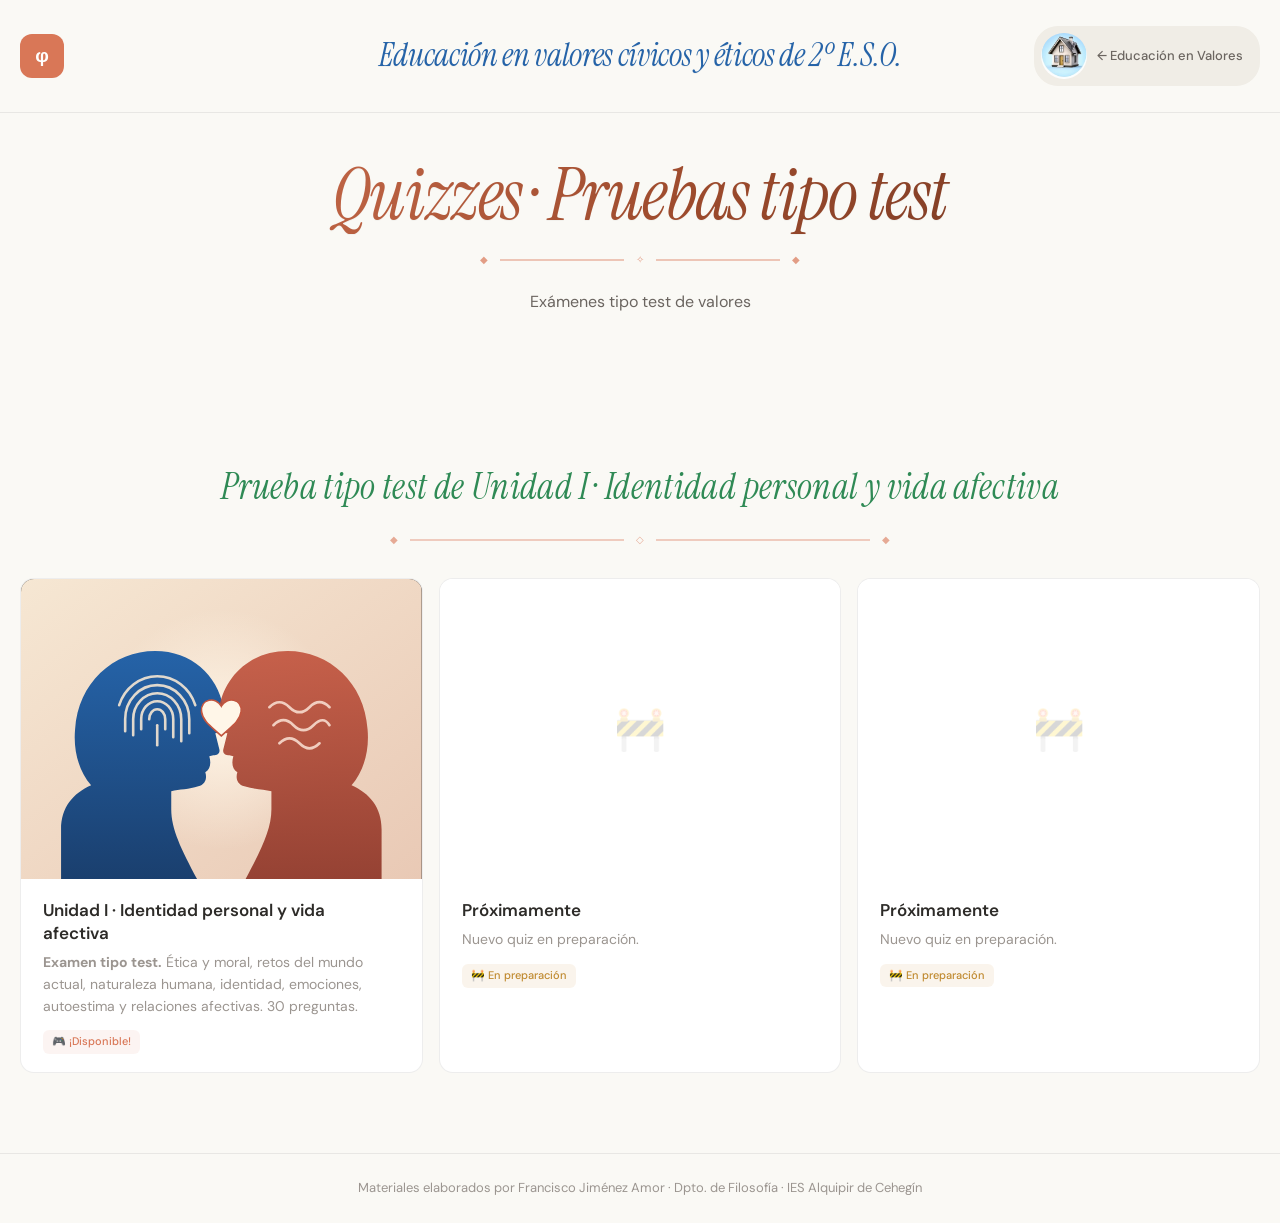
==== quizzes/index.html @ 1d3888d0 "Añade página de Quizzes de Valores" ====
<!DOCTYPE html>
<html lang="es">
<head>
    <meta charset="UTF-8">
    <meta name="viewport" content="width=device-width, initial-scale=1.0">
    <title>Quizzes · Pruebas tipo test — Educación en Valores Cívicos y Éticos</title>
    <link rel="preconnect" href="https://fonts.googleapis.com">
    <link href="https://fonts.googleapis.com/css2?family=DM+Sans:ital,wght@0,300;0,400;0,500;0,600;0,700;1,400&family=Fredoka:wght@500;600;700&family=Instrument+Serif:ital@0;1&display=swap" rel="stylesheet">
    <style>
        :root {
            --bg-primary: #FAF9F5;
            --bg-secondary: #F0EDE6;
            --bg-card: #FFFFFF;
            --text-primary: #2D2B28;
            --text-secondary: #6B6560;
            --text-tertiary: #9B9590;
            --accent: #D97757;
            --accent-light: rgba(217, 119, 87, 0.08);
            --border: rgba(0, 0, 0, 0.07);
            --border-hover: rgba(0, 0, 0, 0.15);
            --shadow-md: 0 3px 12px rgba(0,0,0,0.07), 0 1px 3px rgba(0,0,0,0.04);
            --radius: 14px;
            --radius-sm: 8px;
        }
        * { margin: 0; padding: 0; box-sizing: border-box; }
        body {
            font-family: 'DM Sans', -apple-system, BlinkMacSystemFont, sans-serif;
            background-color: var(--bg-primary);
            color: var(--text-primary);
            line-height: 1.6; min-height: 100vh; font-size: 16px;
        }

        /* HEADER */
        .header {
            background: var(--bg-primary); border-bottom: 1px solid var(--border);
            position: sticky; top: 0; z-index: 100;
            backdrop-filter: blur(12px); -webkit-backdrop-filter: blur(12px);
        }
        .header-inner {
            position: relative;
            max-width: 1280px; margin: 0 auto; padding: 26px 20px;
            display: flex; align-items: center; justify-content: space-between; gap: 16px;
        }
        .logo-area { display: flex; align-items: center; gap: 14px; z-index: 1; }
        .logo-icon {
            width: 44px; height: 44px; background: var(--accent);
            border-radius: 12px; display: flex; align-items: center;
            justify-content: center; color: white; font-weight: 700; font-size: 19px; flex-shrink: 0;
        }
        .logo-text {
            position: absolute; left: 50%; top: 50%; transform: translate(-50%, -50%);
            font-family: 'Instrument Serif', Georgia, serif; font-style: italic;
            font-size: clamp(20px, 2.6vw, 32px); color: #2563A8; letter-spacing: -0.01em;
            white-space: nowrap; text-shadow: 0 1px 0 rgba(0,0,0,0.04);
        }
        .back-btn {
            display: inline-flex; align-items: center; gap: 10px;
            font-size: 13px; font-weight: 500; color: var(--text-secondary);
            background: var(--bg-secondary); padding: 6px 16px 6px 6px; border-radius: 24px;
            text-decoration: none; transition: all 0.2s ease; border: 1px solid transparent;
        }
        .back-btn:hover { color: var(--accent); border-color: var(--border-hover); }
        .back-btn-icon { width: 46px; height: 46px; border-radius: 50%; object-fit: cover; flex-shrink: 0; }

        /* MAIN */
        .main { max-width: 1280px; margin: 0 auto; padding: 42px 20px 80px; }
        .intro { margin: 0 auto 40px; max-width: 1200px; text-align: center; }
        .intro h1 {
            font-family: 'Instrument Serif', Georgia, serif;
            font-style: italic;
            font-size: clamp(36px, 6vw, 72px); font-weight: 400; letter-spacing: -0.02em; white-space: nowrap;
            line-height: 1.1; margin-bottom: 18px;
            background: linear-gradient(120deg, var(--accent) 0%, #9c4a2c 55%, #6b3420 100%);
            -webkit-background-clip: text; background-clip: text; -webkit-text-fill-color: transparent;
            filter: drop-shadow(0 1px 0 rgba(0,0,0,0.03));
        }
        .intro .title-rule { display: flex; align-items: center; gap: 12px; max-width: 320px; margin: 0 auto 20px; }
        .intro .title-rule .tr-line { flex: 1; height: 1.5px; background: var(--accent); opacity: 0.4; }
        .intro .title-rule .tr-gem { font-size: 10px; color: var(--accent); opacity: 0.7; }
        .intro p { color: var(--text-secondary); font-size: 16px; line-height: 1.75; }

        /* FEATURED CARD — Autores PAU (foto completa, sin recortar, banner más grande) */
        .featured-card {
            position: relative; display: flex; align-items: stretch; height: 300px; overflow: hidden;
            border-radius: var(--radius); text-decoration: none; color: #fff;
            margin-bottom: 56px; box-shadow: var(--shadow-md);
            background: linear-gradient(135deg, var(--accent) 0%, #b85a3a 100%);
            transition: transform 0.25s ease, box-shadow 0.25s ease;
        }
        .featured-card:hover { transform: translateY(-3px); box-shadow: 0 12px 32px rgba(0,0,0,0.22); }
        .featured-photo-wrap {
            position: relative; width: 44%; min-width: 320px; flex-shrink: 0;
            background: linear-gradient(160deg, #b8946c 0%, #83644a 100%);
            display: flex; align-items: center; justify-content: center; overflow: hidden;
        }
        .featured-photo {
            width: 100%; height: 100%;
            object-fit: contain; object-position: center;
            transition: transform 0.45s ease;
        }
        .featured-card:hover .featured-photo { transform: scale(1.03); }
        .featured-mute-btn {
            position: absolute; bottom: 14px; right: 14px; z-index: 3;
            width: 38px; height: 38px; border-radius: 50%; border: none;
            background: rgba(0,0,0,0.5); backdrop-filter: blur(3px); -webkit-backdrop-filter: blur(3px);
            color: #fff; display: flex; align-items: center; justify-content: center;
            font-size: 16px; cursor: pointer; transition: background 0.2s ease, transform 0.2s ease;
        }
        .featured-mute-btn:hover { background: rgba(0,0,0,0.7); transform: scale(1.08); }
        .featured-mute-btn--labeled { width: auto; padding: 0 16px 0 14px; border-radius: 20px; gap: 7px; }
        .featured-mute-btn--labeled .vmb-icon { font-size: 16px; line-height: 1; }
        .featured-mute-btn--labeled .vmb-label { font-size: 13px; font-weight: 600; white-space: nowrap; }
        .featured-fullscreen-btn {
            position: absolute; bottom: 14px; left: 14px; z-index: 3;
            width: 38px; height: 38px; border-radius: 50%; border: none;
            background: rgba(0,0,0,0.5); backdrop-filter: blur(3px); -webkit-backdrop-filter: blur(3px);
            color: #fff; display: flex; align-items: center; justify-content: center;
            font-size: 17px; cursor: pointer; transition: background 0.2s ease, transform 0.2s ease;
        }
        .featured-fullscreen-btn:hover { background: rgba(0,0,0,0.7); transform: scale(1.08); }
        .featured-content { position: relative; flex: 1; overflow: hidden; background: #14100d; }
        .featured-content-video { position: absolute; inset: 0; width: 100%; height: 100%; object-fit: contain; object-position: center; z-index: 0; }
        .featured-arrow {
            position: absolute; top: 22px; right: 24px; width: 40px; height: 40px; border-radius: 50%;
            background: rgba(255,255,255,0.18); backdrop-filter: blur(4px);
            display: flex; align-items: center; justify-content: center; font-size: 19px; z-index: 2;
        }

        /* SEPARADOR DE APARTADOS — franja a todo el ancho de pantalla, para marcar un bloque nuevo, distinto de las Épocas */
        .section-divider-img {
            width: 100vw;
            margin: 56px calc(-50vw + 50%) 40px;
            height: 46px;
            background-image: url('https://pacofilo.github.io/Historia-de-la-filosofia-indice/images/section-divider-strip.jpg');
            background-size: 100% 100%;
            background-repeat: no-repeat;
            background-position: center;
            display: block;
        }
        @media (max-width: 640px) { .section-divider-img { height: 30px; margin: 40px calc(-50vw + 50%) 28px; } }

        /* FEATURED CARD — Disertaciones (mitad izquierda: título, no vídeo) */
        .featured-card--disertaciones { background: linear-gradient(135deg, #E7EFF9 0%, #CFE0F2 100%); }
        .featured-photo-wrap--text {
            background: linear-gradient(160deg, #F4F8FC 0%, #E2ECF7 100%);
            flex-direction: column; align-items: center; justify-content: center;
            text-align: center; padding: 24px 20px; gap: 14px;
        }
        .featured-title-text {
            font-family: 'Fredoka', 'DM Sans', sans-serif; font-weight: 700; font-style: normal;
            font-size: clamp(34px, 4.2vw, 52px); letter-spacing: -0.01em; line-height: 1;
            color: #2563A8;
        }
        .featured-subtitle-text {
            font-family: 'Fredoka', 'DM Sans', sans-serif; font-weight: 600;
            font-size: clamp(18px, 2vw, 24px); line-height: 1.1; color: #2563A8; opacity: 0.85; margin-top: -6px;
        }
        .featured-cta {
            font-family: 'DM Sans', sans-serif; font-size: 14px; font-weight: 600;
            color: #2563A8; background: rgba(37, 99, 168, 0.1);
            padding: 8px 18px; border-radius: 20px; display: inline-flex; align-items: center; gap: 6px;
        }

        /* SECTION HEADER (época) */
        .section-header { text-align: center; margin-bottom: 30px; }
        .sh-icon { font-size: 28px; margin-bottom: 6px; display: block; }
        .section-title {
            font-family: 'Instrument Serif', Georgia, serif; font-style: italic;
            font-size: clamp(22px, 3.4vw, 36px); font-weight: 400; letter-spacing: 0.01em;
            color: #2F8A55; margin-bottom: 16px; display: block; white-space: nowrap;
        }
        .sh-rule-row { display: flex; align-items: center; gap: 12px; max-width: 500px; margin: 0 auto; }
        .sh-rule { flex: 1; height: 1.5px; background: var(--accent); opacity: 0.35; }
        .sh-gem { font-size: 10px; color: var(--accent); opacity: 0.6; flex-shrink: 0; }

        /* GRID — 3 por línea */
        .cards-grid { display: grid; grid-template-columns: repeat(3, 1fr); gap: 16px; }

        /* CARD */
        .card {
            background: var(--bg-card); border: 1px solid var(--border);
            border-radius: var(--radius); text-decoration: none; color: inherit;
            transition: all 0.22s ease; display: flex; flex-direction: column;
            overflow: hidden; position: relative;
        }
        .card:hover { border-color: var(--border-hover); box-shadow: var(--shadow-md); transform: translateY(-2px); }
        .card:hover .card-title { color: var(--accent); }

        /* Image — foto significativa incrustada por época, con fondo difuminado tipo Apple */
        .card-img {
            width: 100%; aspect-ratio: 4 / 3; overflow: hidden; flex-shrink: 0;
            background: #fff; display: flex; align-items: center; justify-content: center;
            position: relative;
        }
        .card-img .img-bg {
            position: absolute; inset: 0; width: 100%; height: 100%;
            object-fit: cover; object-position: center;
            filter: blur(22px) brightness(1.15) saturate(0.6);
            transform: scale(1.2); opacity: 0; transition: opacity 0.4s ease; z-index: 0;
        }
        .card-img::after {
            content: ''; position: absolute; inset: 0;
            background: rgba(255,255,255,0.50); pointer-events: none; z-index: 1;
        }
        .card-img .img-fg {
            position: relative; z-index: 2; max-width: 100%; max-height: 100%;
            width: auto; height: auto; object-fit: contain; display: block; opacity: 0;
            padding: 8px; transition: opacity 0.35s ease, transform 0.35s ease;
        }
        .card-img .img-bg.loaded { opacity: 1; }
        .card-img .img-fg.loaded { opacity: 1; }
        .card:hover .card-img .img-fg { transform: scale(1.04); }
        .card-img-placeholder { font-size: 42px; opacity: 0.18; position: absolute; z-index: 0; transition: opacity 0.3s ease; }
        .card-img:has(.img-fg.loaded) .card-img-placeholder { opacity: 0; }

        /* Vídeo incrustado (p. ej. Filosofía Antigua) — nítido, sin el velo/blur tipo Apple, entero sin recortar */
        .card-img:has(.card-video)::after { display: none; }
        .card-img:has(.card-video) { background: var(--text-primary); }
        .card-video {
            position: absolute; inset: 0; width: 100%; height: 100%;
            object-fit: contain; object-position: center; z-index: 1;
            transition: transform 0.45s ease;
        }
        .card:hover .card-video { transform: scale(1.04); }
        .video-mute-btn {
            position: absolute; bottom: 12px; right: 12px; z-index: 3;
            width: 34px; height: 34px; border-radius: 50%; border: none;
            background: rgba(0,0,0,0.5); backdrop-filter: blur(3px); -webkit-backdrop-filter: blur(3px);
            color: #fff; display: flex; align-items: center; justify-content: center;
            font-size: 15px; cursor: pointer; transition: background 0.2s ease, transform 0.2s ease;
        }
        .video-mute-btn:hover { background: rgba(0,0,0,0.7); transform: scale(1.08); }

        /* Body */
        .card-body { padding: 20px 22px 18px; display: flex; flex-direction: column; gap: 7px; flex: 1; }
        .card-title { font-size: 17px; font-weight: 600; color: var(--text-primary); transition: color 0.2s ease; line-height: 1.35; padding-right: 20px; }
        .card-desc { font-size: 14px; color: var(--text-tertiary); line-height: 1.55; }
        .card-tag {
            display: inline-flex; align-items: center; gap: 4px; font-size: 11px; font-weight: 500;
            color: var(--accent); background: var(--accent-light); padding: 3px 9px;
            border-radius: 6px; width: fit-content; margin-top: 6px;
        }
        .card-arrow {
            position: absolute; bottom: 18px; right: 20px; color: var(--text-tertiary);
            opacity: 0; transform: translateX(-4px); transition: all 0.2s ease; font-size: 15px;
        }
        .card:hover .card-arrow { opacity: 1; transform: translateX(0); }

        .badge-wip { color: #c08a30; background: rgba(192,138,48,0.09); }

        /* FOOTER */
        .footer { max-width: 1280px; margin: 0 auto; padding: 24px 20px; border-top: 1px solid var(--border); text-align: center; }
        .footer p { font-size: 13px; color: var(--text-tertiary); }

        /* RESPONSIVE */
        @media (max-width: 980px) { .cards-grid { grid-template-columns: repeat(2, 1fr); } }
        @media (max-width: 760px) {
            .featured-card { flex-direction: column; min-height: 0; }
            .featured-photo-wrap { width: 100%; min-width: 0; height: 200px; }
            .featured-arrow { top: 16px; right: 16px; }
        }
        @media (max-width: 640px) {
            .cards-grid { grid-template-columns: 1fr; }
            .intro h1 { font-size: 22px; }
            .section-title { font-size: 14px; }
            .main { padding: 28px 14px 60px; }
        }
        @media (max-width: 900px) {
            .header-inner { flex-direction: column; gap: 10px; padding: 18px 20px; }
            .logo-text { position: static; transform: none; font-size: 18px; order: 3; }
            .back-btn { order: 2; }
        }
        .intro h1 { white-space: normal; }
        html, body { overflow-x: clip; }
        .section-title { white-space: normal; }
        .card-img .img-fg { padding: 0; }
        .card-blank { cursor: default; }
        .card-blank:hover { transform: none; box-shadow: none; border-color: var(--border); }
        .card-blank:hover .card-title { color: var(--text-primary); }
    </style>
</head>
<body>

<header class="header">
    <div class="header-inner">
        <div class="logo-area">
            <div class="logo-icon">φ</div>
            <span class="logo-text">Educación en valores cívicos y éticos de 2º E.S.O.</span>
        </div>
        <a class="back-btn" href="https://pacofilo.github.io/Valores-Civicos-Eticos/"><img class="back-btn-icon" src="[data-uri]" alt="Casa">← Educación en Valores</a>
    </div>
</header>

<main class="main">
    <div class="intro">
        <h1>Quizzes · Pruebas tipo test</h1>
        <div class="title-rule"><span class="tr-gem">◆</span><span class="tr-line"></span><span class="tr-gem">✧</span><span class="tr-line"></span><span class="tr-gem">◆</span></div>
        <p>Exámenes tipo test de valores</p>
    </div>

    <div class="section-divider-img" role="presentation" aria-hidden="true"></div>

    <div class="section-header">
        <span class="section-title">Prueba tipo test de Unidad I · Identidad personal y vida afectiva</span>
        <div class="sh-rule-row">
            <span class="sh-gem">◆</span><span class="sh-rule"></span>
            <span class="sh-gem">◇</span><span class="sh-rule"></span>
            <span class="sh-gem">◆</span>
        </div>
    </div>

    <div class="cards-grid">

        <a class="card" href="unidad-1/" target="_blank">
            <div class="card-img">
                <svg class="card-video" viewBox="0 0 400 300" xmlns="http://www.w3.org/2000/svg" role="img" aria-label="Ilustración: dos perfiles enfrentados con una huella dactilar y un corazón, símbolo de la identidad personal y la vida afectiva" preserveAspectRatio="xMidYMid slice">
<defs>
<linearGradient id="idBg" x1="0" y1="0" x2="1" y2="1"><stop offset="0" stop-color="#F6E7D3"/><stop offset="1" stop-color="#E9C9B5"/></linearGradient>
<linearGradient id="idHeadA" x1="0" y1="0" x2="0" y2="1"><stop offset="0" stop-color="#2563A8"/><stop offset="1" stop-color="#1A3F6E"/></linearGradient>
<linearGradient id="idHeadB" x1="0" y1="0" x2="0" y2="1"><stop offset="0" stop-color="#C2553F"/><stop offset="1" stop-color="#8E3628"/></linearGradient>
<radialGradient id="idGlow" cx="0.5" cy="0.5" r="0.5"><stop offset="0" stop-color="#FFF6E8" stop-opacity="0.95"/><stop offset="1" stop-color="#FFF6E8" stop-opacity="0"/></radialGradient>
</defs>
<rect width="400" height="300" fill="url(#idBg)"/>
<circle cx="200" cy="150" r="120" fill="url(#idGlow)"/>
<!-- Perfil izquierdo (yo) -->
<path d="M40 300 L40 250 C40 228 52 214 70 206 C58 192 52 172 54 150 C57 104 92 72 134 72 C170 72 196 96 202 128 L206 146 C207 150 205 152 201 153 L194 154 L198 170 C199 174 196 176 192 176 L188 177 C190 184 189 190 184 193 C186 199 184 205 177 207 C168 210 158 210 150 212 L150 230 C150 250 160 270 176 300 Z" fill="url(#idHeadA)"/>
<!-- Huella dactilar dentro de la cabeza: identidad -->
<g fill="none" stroke="#F6E7D3" stroke-width="2.6" stroke-linecap="round" opacity="0.9">
<path d="M128 140 a8 10 0 0 1 16 0 v10"/>
<path d="M120 150 v-10 a16 18 0 0 1 32 0 v18"/>
<path d="M112 156 v-16 a24 26 0 0 1 48 0 v22"/>
<path d="M104 152 v-12 a32 34 0 0 1 64 0 v14"/>
<path d="M98 126 a40 42 0 0 1 76 0"/>
<path d="M136 146 v20"/>
</g>
<!-- Perfil derecho (el otro) -->
<path d="M360 300 L360 250 C360 228 348 214 330 206 C342 192 348 172 346 150 C343 104 308 72 266 72 C230 72 204 96 198 128 L194 146 C193 150 195 152 199 153 L206 154 L202 170 C201 174 204 176 208 176 L212 177 C210 184 211 190 216 193 C214 199 216 205 223 207 C232 210 242 210 250 212 L250 230 C250 250 240 270 224 300 Z" fill="url(#idHeadB)" opacity="0.92"/>
<!-- Corazón en el espacio entre ambos: vida afectiva -->
<path d="M200 118 C190 100 162 104 164 128 C166 146 186 158 200 172 C214 158 234 146 236 128 C238 104 210 100 200 118 Z" fill="#FFF6E8" stroke="#C2553F" stroke-width="3" transform="translate(200 138) scale(0.55) translate(-200 -138)"/>
<!-- Ondas emocionales en la cabeza derecha -->
<g fill="none" stroke="#FBE3D6" stroke-width="2.6" stroke-linecap="round" opacity="0.85">
<path d="M248 128 q10 -10 20 0 t20 0 t20 0"/>
<path d="M252 146 q10 -10 20 0 t20 0 t16 0"/>
<path d="M258 164 q10 -10 20 0 t20 0"/>
</g>
</svg>
            </div>
            <div class="card-body">
                <span class="card-title">Unidad I · Identidad personal y vida afectiva</span>
                <span class="card-desc"><strong>Examen tipo test.</strong> Ética y moral, retos del mundo actual, naturaleza humana, identidad, emociones, autoestima y relaciones afectivas. 30 preguntas.</span>
                <span class="card-tag">🎮 ¡Disponible!</span>
            </div>
            <span class="card-arrow">→</span>
        </a>

        <div class="card card-blank">
            <div class="card-img"><span class="card-img-placeholder" style="opacity:.35">🚧</span></div>
            <div class="card-body">
                <span class="card-title">Próximamente</span>
                <span class="card-desc">Nuevo quiz en preparación.</span>
                <span class="card-tag badge-wip">🚧 En preparación</span>
            </div>
        </div>

        <div class="card card-blank">
            <div class="card-img"><span class="card-img-placeholder" style="opacity:.35">🚧</span></div>
            <div class="card-body">
                <span class="card-title">Próximamente</span>
                <span class="card-desc">Nuevo quiz en preparación.</span>
                <span class="card-tag badge-wip">🚧 En preparación</span>
            </div>
        </div>

    </div>

</main>

<footer class="footer">
    <p>Materiales elaborados por Francisco Jiménez Amor · Dpto. de Filosofía · IES Alquipir de Cehegín</p>
</footer>

</body>
</html>
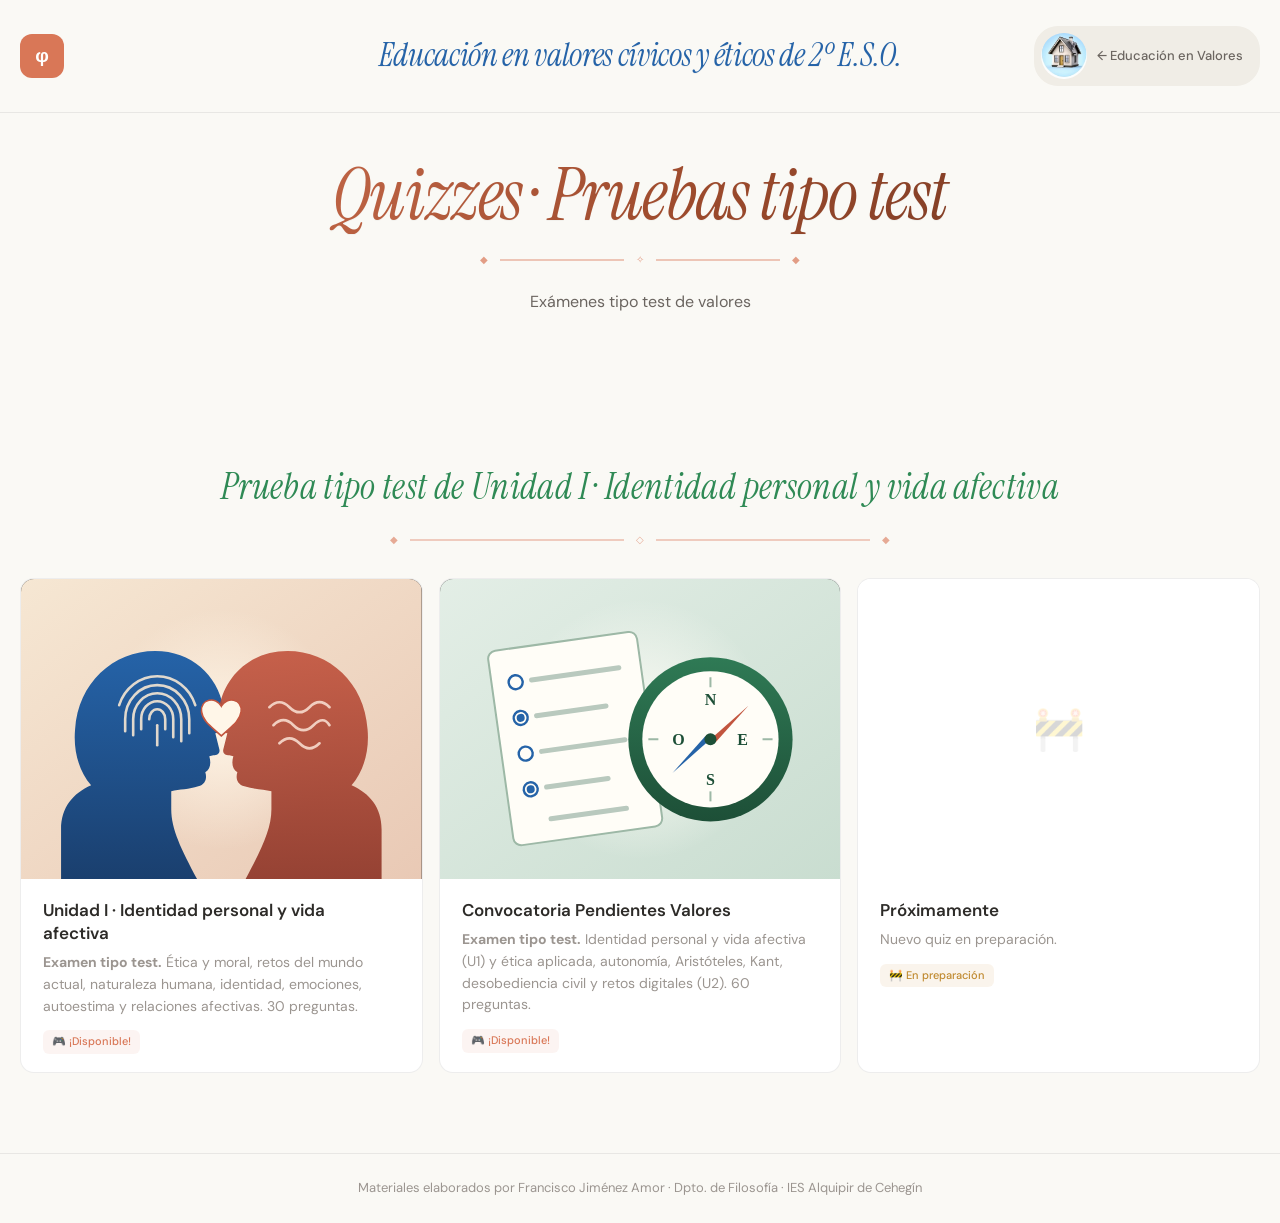
==== commit 93abefbb: "Tarjeta "Convocatoria Pendientes Valores" en la sección II de quizzes Updated quiz card details and " ====
--- a/quizzes/index.html
+++ b/quizzes/index.html
@@ -353,6 +353,48 @@
             <span class="card-arrow">→</span>
         </a>
 
+        <a class="card" href="pendientes-u1-u2/" target="_blank">
+            <div class="card-img">
+                <svg class="card-video" viewBox="0 0 400 300" xmlns="http://www.w3.org/2000/svg" role="img" aria-label="Ilustración: una brújula sobre una hoja de examen tipo test, símbolo de la ética como guía" preserveAspectRatio="xMidYMid slice">
+<defs>
+<linearGradient id="pdBg" x1="0" y1="0" x2="1" y2="1"><stop offset="0" stop-color="#E3EEE6"/><stop offset="1" stop-color="#C9DDD0"/></linearGradient>
+<radialGradient id="pdGlow" cx="0.5" cy="0.5" r="0.5"><stop offset="0" stop-color="#FFFDF7" stop-opacity="0.95"/><stop offset="1" stop-color="#FFFDF7" stop-opacity="0"/></radialGradient>
+<linearGradient id="pdRing" x1="0" y1="0" x2="0" y2="1"><stop offset="0" stop-color="#2F7A55"/><stop offset="1" stop-color="#1D4F37"/></linearGradient>
+</defs>
+<rect width="400" height="300" fill="url(#pdBg)"/>
+<circle cx="200" cy="150" r="130" fill="url(#pdGlow)"/>
+<!-- Hoja de examen -->
+<g transform="rotate(-8 130 160)">
+<rect x="60" y="62" width="150" height="196" rx="8" fill="#FFFDF7" stroke="#9DB8A6" stroke-width="2"/>
+<g fill="none" stroke="#2563A8" stroke-width="2.4">
+<circle cx="84" cy="96" r="7"/><circle cx="84" cy="132" r="7"/><circle cx="84" cy="168" r="7"/><circle cx="84" cy="204" r="7"/>
+</g>
+<circle cx="84" cy="132" r="4" fill="#2563A8"/><circle cx="84" cy="204" r="4" fill="#2563A8"/>
+<g stroke="#B9C9BE" stroke-width="5" stroke-linecap="round">
+<path d="M100 96 h88"/><path d="M100 132 h70"/><path d="M100 168 h84"/><path d="M100 204 h62"/><path d="M100 236 h76"/>
+</g>
+</g>
+<!-- Brújula: la ética como guía -->
+<circle cx="270" cy="160" r="82" fill="url(#pdRing)"/>
+<circle cx="270" cy="160" r="68" fill="#FFFDF7"/>
+<g stroke="#9DB8A6" stroke-width="2"><path d="M270 98 v10"/><path d="M270 212 v10"/><path d="M208 160 h10"/><path d="M322 160 h10"/></g>
+<g font-family="Georgia, serif" font-size="16" font-weight="700" fill="#1D4F37" text-anchor="middle">
+<text x="270" y="126">N</text><text x="270" y="206">S</text><text x="238" y="166">O</text><text x="302" y="166">E</text>
+</g>
+<path d="M270 160 L286 112 L276 160 Z" fill="#C2553F" transform="rotate(30 270 160)"/>
+<path d="M270 160 L254 208 L264 160 Z" fill="#2563A8" transform="rotate(30 270 160)"/>
+<path d="M270 160 L286 112 L264 160 L254 208 Z" fill="none" transform="rotate(30 270 160)"/>
+<circle cx="270" cy="160" r="6" fill="#1D4F37"/>
+</svg>
+            </div>
+            <div class="card-body">
+                <span class="card-title">Convocatoria Pendientes Valores</span>
+                <span class="card-desc"><strong>Examen tipo test.</strong> Identidad personal y vida afectiva (U1) y ética aplicada, autonomía, Aristóteles, Kant, desobediencia civil y retos digitales (U2). 60 preguntas.</span>
+                <span class="card-tag">🎮 ¡Disponible!</span>
+            </div>
+            <span class="card-arrow">→</span>
+        </a>
+
         <div class="card card-blank">
             <div class="card-img"><span class="card-img-placeholder" style="opacity:.35">🚧</span></div>
             <div class="card-body">
@@ -362,15 +404,6 @@
             </div>
         </div>
 
-        <div class="card card-blank">
-            <div class="card-img"><span class="card-img-placeholder" style="opacity:.35">🚧</span></div>
-            <div class="card-body">
-                <span class="card-title">Próximamente</span>
-                <span class="card-desc">Nuevo quiz en preparación.</span>
-                <span class="card-tag badge-wip">🚧 En preparación</span>
-            </div>
-        </div>
-
     </div>
 
 </main>
